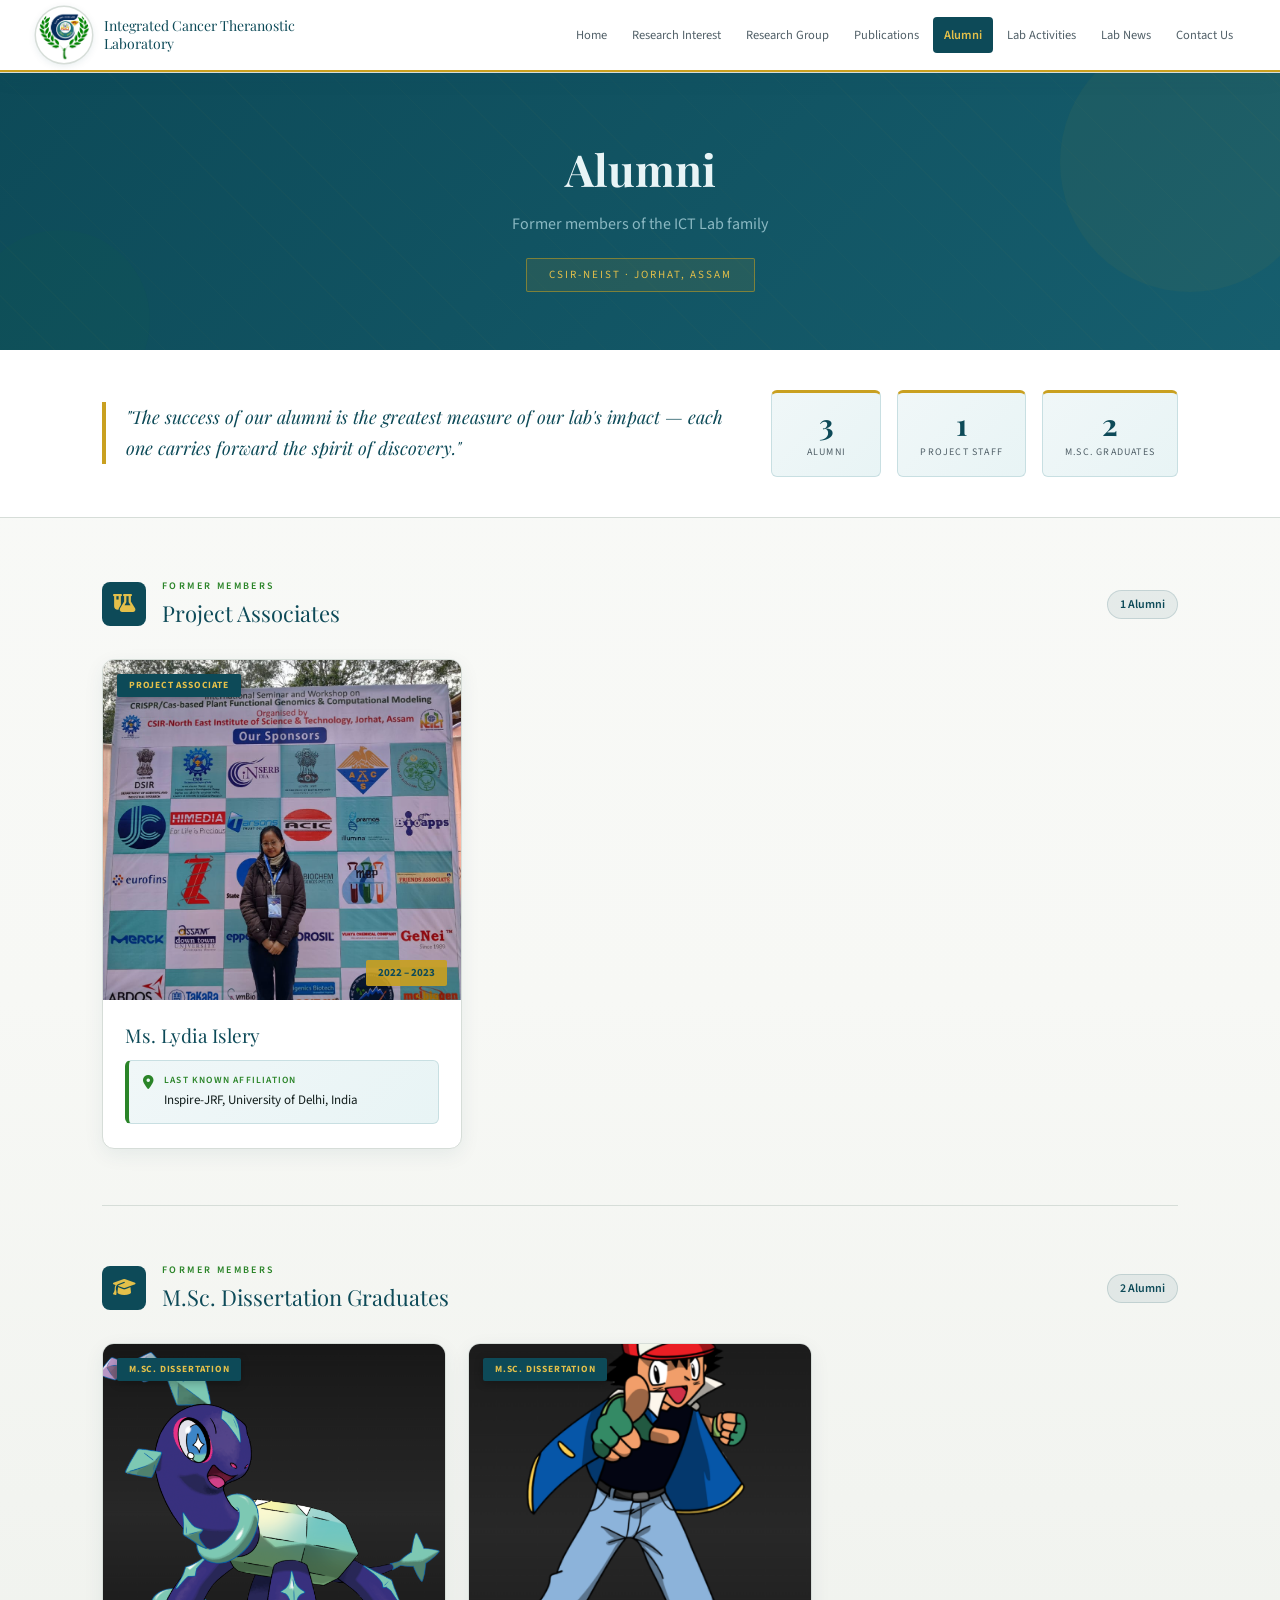
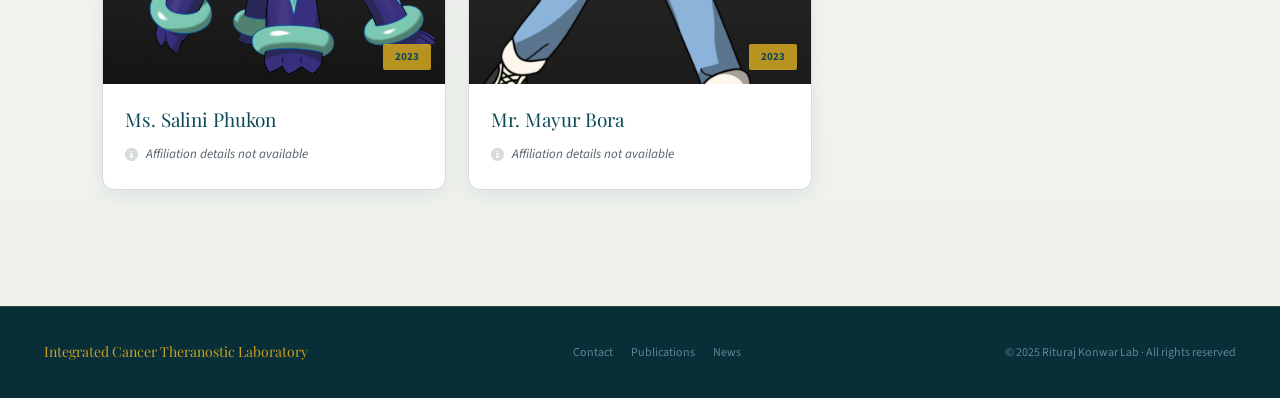
==== alumni.html @ 619181c1 "Initial ICT Lab website" ====
<!DOCTYPE html>
<html lang="en">
<head>
  <meta charset="UTF-8" />
  <meta name="viewport" content="width=device-width, initial-scale=1.0" />
  <title>Alumni | Integrated Cancer Theranostic Laboratory</title>
  <link href="https://fonts.googleapis.com/css2?family=Playfair+Display:ital,wght@0,400;0,700;1,400&family=Source+Sans+3:wght@300;400;600&display=swap" rel="stylesheet" />
  <link rel="stylesheet" href="https://cdnjs.cloudflare.com/ajax/libs/font-awesome/6.5.0/css/all.min.css" />
  <style>
    :root {
      --nd:    #0d4a58;
      --nm:    #165e6e;
      --nl:    #1f7e8e;
      --acc:   #c9a020;
      --accl:  #e4c04a;
      --leaf:  #2a8428;
      --cream: #f7f8f5;
      --white: #ffffff;
      --text:  #131e1c;
      --muted: #516068;
      --border:#d6ddd8;
      --shadow: 0 14px 34px rgba(13,74,88,.11);
    }
    *, *::before, *::after { box-sizing: border-box; margin: 0; padding: 0; }
    html { scroll-behavior: smooth; }
    body {
      font-family: 'Source Sans 3', sans-serif;
      background: linear-gradient(180deg, #f9faf8 0%, #f7f8f5 50%, #edf0eb 100%);
      color: var(--text); font-size: 16px; line-height: 1.6;
    }

    /* ── NAVBAR ── */
    #navbar {
      position: fixed; top: 0; left: 0; right: 0; z-index: 1000;
      background: rgba(255,255,255,.97); backdrop-filter: blur(10px);
      display: flex; align-items: center; justify-content: space-between;
      padding: 0 36px; height: 72px;
      box-shadow: 0 1px 0 var(--border), 0 4px 20px rgba(13,74,88,.10);
      border-bottom: 2px solid var(--acc);
    }
    .nav-brand { display: flex; align-items: center; gap: 12px; text-decoration: none; }
    .nav-logo-img { height: 56px; width: 56px; border-radius: 50%; object-fit: contain; background: #fff; padding: 2px; box-shadow: 0 0 0 1.5px var(--border), 0 2px 8px rgba(13,74,88,.12); flex-shrink: 0; }
    .nav-logo { width: 46px; height: 46px; border-radius: 50%; background: var(--acc); display: flex; align-items: center; justify-content: center; font-weight: 700; font-size: 13px; color: var(--nd); flex-shrink: 0; }
    .nav-title { color: var(--nd); font-family: 'Playfair Display', serif; font-size: 14px; line-height: 1.3; max-width: 260px; }
    .nav-links { display: flex; gap: 3px; align-items: center; }
    .nav-links a { color: var(--muted); text-decoration: none; font-size: 12.5px; padding: 8px 11px; border-radius: 4px; transition: background .18s, color .18s; white-space: nowrap; }
    .nav-links a:hover { background: rgba(13,74,88,.07); color: var(--nd); font-weight: 600; }
    .nav-links a.active { background: var(--nd); color: var(--accl); font-weight: 600; }
    .hamburger { display: none; flex-direction: column; gap: 5px; background: none; border: none; cursor: pointer; padding: 4px; }
    .hamburger span { display: block; width: 24px; height: 2px; background: var(--nd); border-radius: 2px; transition: transform .3s, opacity .3s; }
    .hamburger.open span:nth-child(1) { transform: translateY(7px) rotate(45deg); }
    .hamburger.open span:nth-child(2) { opacity: 0; }
    .hamburger.open span:nth-child(3) { transform: translateY(-7px) rotate(-45deg); }
    .mobile-menu { display: none; position: fixed; top: 72px; left: 0; right: 0; background: #fff; z-index: 999; flex-direction: column; padding: 12px 20px 20px; border-top: 2px solid var(--acc); box-shadow: 0 8px 20px rgba(13,74,88,.15); }
    .mobile-menu.open { display: flex; }
    .mobile-menu a { color: var(--muted); text-decoration: none; font-size: 14px; padding: 11px 12px; border-radius: 4px; }
    .mobile-menu a:hover { background: rgba(13,74,88,.07); color: var(--nd); font-weight: 600; }
    .mobile-menu a.active { background: var(--nd); color: var(--accl); font-weight: 600; }

    main { padding-top: 72px; }

    /* ── HERO ── */
    .section-hero {
      background: linear-gradient(135deg, var(--nd), var(--nm));
      text-align: center; position: relative; overflow: hidden;
      padding: 62px 32px 58px;
    }
    .section-hero::before {
      content: ''; position: absolute; inset: 0;
      background: repeating-linear-gradient(45deg, transparent, transparent 38px, rgba(201,160,32,.038) 38px, rgba(201,160,32,.038) 39px);
      opacity: .55;
    }
    .hero-deco { position: absolute; top: -40px; right: -40px; width: 260px; height: 260px; border-radius: 50%; background: rgba(201,160,32,.05); pointer-events: none; }
    .hero-deco2 { position: absolute; bottom: -60px; left: -30px; width: 180px; height: 180px; border-radius: 50%; background: rgba(42,132,40,.04); pointer-events: none; }
    .section-hero h1 { font-family: 'Playfair Display', serif; font-size: clamp(30px,4vw,44px); color: #e8f4f6; position: relative; animation: fadeUp .7s ease both; }
    .section-hero p { color: #8ab8c2; font-size: 16px; margin-top: 8px; position: relative; animation: fadeUp .7s .15s ease both; }
    .hero-badge { display: inline-block; margin-top: 20px; border: 1px solid rgba(201,160,32,.55); background: rgba(201,160,32,.1); color: var(--accl); font-size: 11px; letter-spacing: 2px; text-transform: uppercase; padding: 7px 22px; border-radius: 2px; position: relative; animation: fadeUp .7s .28s ease both; }

    /* ── INTRO BANNER ── */
    .intro-banner {
      background: var(--white);
      border-bottom: 1px solid var(--border);
    }
    .intro-banner-inner {
      max-width: 1140px; margin: 0 auto; padding: 40px 32px;
      display: flex; align-items: center; gap: 32px; flex-wrap: wrap;
    }
    .intro-quote {
      flex: 1; min-width: 260px;
      font-family: 'Playfair Display', serif;
      font-size: 18px; font-style: italic;
      color: var(--nd); line-height: 1.7;
      border-left: 4px solid var(--acc);
      padding-left: 20px;
    }
    .intro-stats { display: flex; gap: 16px; flex-wrap: wrap; }
    .intro-stat {
      background: linear-gradient(135deg, #f0f7f8, #e8f4f5);
      border: 1px solid #c8dfe2; border-top: 3px solid var(--acc);
      border-radius: 6px; padding: 16px 22px; text-align: center; min-width: 110px;
    }
    .intro-stat-num { font-family: 'Playfair Display', serif; font-size: 30px; font-weight: 700; color: var(--nd); line-height: 1; }
    .intro-stat-lbl { font-size: 10px; color: var(--muted); letter-spacing: 1.2px; text-transform: uppercase; margin-top: 5px; }

    /* ── LAYOUT ── */
    .container { max-width: 1140px; margin: 0 auto; padding: 60px 32px; }
    .divider { border: none; border-top: 1px solid var(--border); margin: 0; }

    /* ── SECTION HEADER ── */
    .alumni-section { margin-bottom: 56px; }
    .section-header { display: flex; align-items: center; gap: 16px; margin-bottom: 28px; }
    .section-header-icon { width: 44px; height: 44px; border-radius: 8px; background: var(--nd); color: var(--accl); display: flex; align-items: center; justify-content: center; font-size: 18px; flex-shrink: 0; }
    .section-header-text .label { font-size: 10px; letter-spacing: 2.4px; text-transform: uppercase; color: var(--leaf); font-weight: 600; margin-bottom: 2px; }
    .section-header-text .title { font-family: 'Playfair Display', serif; font-size: 22px; color: var(--nd); }
    .section-count { margin-left: auto; background: rgba(13,74,88,.08); border: 1px solid rgba(13,74,88,.15); color: var(--nd); font-size: 12px; font-weight: 600; padding: 4px 12px; border-radius: 20px; }

    /* ── ALUMNI CARDS ── */
    .alumni-grid { display: grid; grid-template-columns: repeat(auto-fill, minmax(300px,1fr)); gap: 22px; }

    .alumni-card {
      background: var(--white); border: 1px solid var(--border);
      border-radius: 12px; overflow: hidden;
      box-shadow: 0 6px 20px rgba(13,74,88,.07);
      transition: transform .22s, box-shadow .22s;
      display: flex; flex-direction: column;
    }
    .alumni-card:hover { transform: translateY(-5px); box-shadow: var(--shadow); }

    /* Photo */
    .alumni-photo {
      height: 340px; position: relative; overflow: hidden;
      background: linear-gradient(135deg, var(--nd), var(--nm));
    }
    .alumni-photo img {
      width: 100%; height: 100%; object-fit: cover; object-position: center;
      display: block; transition: transform .35s;
    }
    .alumni-card:hover .alumni-photo img { transform: scale(1.04); }
    .alumni-photo .fallback-avatar { width: 100%; height: 100%; display: flex; align-items: center; justify-content: center; }
    .fallback-initials {
      width: 90px; height: 90px; border-radius: 50%;
      background: rgba(255,255,255,.12); border: 2px solid rgba(201,160,32,.5);
      display: flex; align-items: center; justify-content: center;
      font-family: 'Playfair Display', serif; font-size: 28px; font-weight: 700; color: var(--accl);
    }

    /* Role badge on photo */
    .alumni-role-badge {
      position: absolute; top: 14px; left: 14px;
      background: var(--nd); color: var(--accl);
      font-size: 9.5px; font-weight: 700; letter-spacing: .8px; text-transform: uppercase;
      padding: 4px 12px; border-radius: 2px;
      box-shadow: 0 2px 8px rgba(0,0,0,.25);
    }

    /* Year badge */
    .alumni-year-badge {
      position: absolute; bottom: 14px; right: 14px;
      background: rgba(201,160,32,.9); color: var(--nd);
      font-size: 11px; font-weight: 700;
      padding: 4px 12px; border-radius: 2px;
    }

    /* Card body */
    .alumni-body { padding: 20px 22px 24px; flex: 1; display: flex; flex-direction: column; gap: 10px; }
    .alumni-name { font-family: 'Playfair Display', serif; font-size: 19px; color: var(--nd); }

    /* Affiliation box */
    .alumni-affil {
      display: flex; align-items: flex-start; gap: 10px;
      background: linear-gradient(135deg, #f0f7f8, #e8f4f5);
      border: 1px solid #c8dfe2; border-left: 4px solid var(--leaf);
      border-radius: 6px; padding: 12px 14px;
    }
    .alumni-affil i { color: var(--leaf); font-size: 14px; margin-top: 2px; flex-shrink: 0; }
    .alumni-affil-label { font-size: 9.5px; letter-spacing: 1.2px; text-transform: uppercase; color: var(--leaf); font-weight: 600; margin-bottom: 3px; }
    .alumni-affil-text { font-size: 13px; color: var(--text); line-height: 1.5; }

    /* no affiliation yet */
    .alumni-no-affil {
      font-size: 13px; color: var(--muted); font-style: italic;
      display: flex; align-items: center; gap: 8px;
    }
    .alumni-no-affil i { color: var(--border); }

    /* ── FOOTER ── */
    footer { background: #082e38; padding: 34px 44px; display: flex; justify-content: space-between; align-items: center; flex-wrap: wrap; gap: 14px; border-top: 1px solid rgba(201,160,32,.2); }
    .footer-brand { font-family: 'Playfair Display', serif; color: var(--acc); font-size: 14px; }
    .footer-links { display: flex; gap: 18px; }
    .footer-links a { color: #5a8892; font-size: 12px; text-decoration: none; }
    .footer-links a:hover { color: var(--accl); }
    .footer-copy { color: #5a8892; font-size: 12px; }

    @keyframes fadeUp {
      from { opacity: 0; transform: translateY(18px); }
      to   { opacity: 1; transform: translateY(0); }
    }

    /* ── RESPONSIVE ── */
    @media (max-width: 780px) {
      .nav-links { display: none; } .hamburger { display: flex; }
      #navbar { height: 66px; } main { padding-top: 66px; }
      .mobile-menu { top: 66px; }
      .container { padding: 40px 20px; }
      .intro-banner-inner { flex-direction: column; }
      .alumni-grid { grid-template-columns: 1fr 1fr; }
      footer { padding: 26px 20px; }
    }
    @media (max-width: 520px) {
      .alumni-grid { grid-template-columns: 1fr; }
    }
  </style>
</head>
<body>

  <!-- ══ NAVBAR ══ -->
  <nav id="navbar">
    <a class="nav-brand" href="index.html">
      <img class="nav-logo-img" src="images/logo.png" alt="ICT Lab Logo"
           onerror="this.style.display='none';this.nextElementSibling.style.display='flex';" />
      <div class="nav-logo" style="display:none;">ICT</div>
      <div class="nav-title">Integrated Cancer Theranostic Laboratory</div>
    </a>
    <div class="nav-links">
      <a href="index.html">Home</a>
      <a href="researchinterest.html">Research Interest</a>
      <a href="researchgroup.html">Research Group</a>
      <a href="publications.html">Publications</a>
      <a class="active" href="alumni.html">Alumni</a>
      <a href="labactivities.html">Lab Activities</a>
      <a href="labnews.html">Lab News</a>
      <a href="contact.html">Contact Us</a>
    </div>
    <button class="hamburger" id="hamburger" aria-label="Toggle menu">
      <span></span><span></span><span></span>
    </button>
  </nav>

  <div class="mobile-menu" id="mobileMenu">
    <a href="index.html">Home</a>
    <a href="researchinterest.html">Research Interest</a>
    <a href="researchgroup.html">Research Group</a>
    <a href="publications.html">Publications</a>
    <a class="active" href="alumni.html">Alumni</a>
    <a href="labactivities.html">Lab Activities</a>
    <a href="labnews.html">Lab News</a>
    <a href="contact.html">Contact Us</a>
  </div>

  <main>

    <!-- ══ HERO ══ -->
    <section class="section-hero">
      <div class="hero-deco"></div>
      <div class="hero-deco2"></div>
      <h1>Alumni</h1>
      <p>Former members of the ICT Lab family</p>
      <div class="hero-badge">CSIR-NEIST · Jorhat, Assam</div>
    </section>

    <!-- ══ INTRO BANNER ══ -->
    <div class="intro-banner">
      <div class="intro-banner-inner">
        <div class="intro-quote">
          "The success of our alumni is the greatest measure of our lab's impact — each one carries forward the spirit of discovery."
        </div>
        <div class="intro-stats">
          <div class="intro-stat">
            <div class="intro-stat-num">3</div>
            <div class="intro-stat-lbl">Alumni</div>
          </div>
          <div class="intro-stat">
            <div class="intro-stat-num">1</div>
            <div class="intro-stat-lbl">Project Staff</div>
          </div>
          <div class="intro-stat">
            <div class="intro-stat-num">2</div>
            <div class="intro-stat-lbl">M.Sc. Graduates</div>
          </div>
        </div>
      </div>
    </div>

    <div class="container">

      <!-- ══ PROJECT ASSOCIATES ══ -->
      <div class="alumni-section">
        <div class="section-header">
          <div class="section-header-icon"><i class="fa-solid fa-flask-vial"></i></div>
          <div class="section-header-text">
            <div class="label">Former Members</div>
            <div class="title">Project Associates</div>
          </div>
          <div class="section-count">1 Alumni</div>
        </div>

        <div class="alumni-grid" style="grid-template-columns: repeat(auto-fill, minmax(300px, 360px));">

          <!-- Lydia -->
          <div class="alumni-card">
            <div class="alumni-photo">
              <img src="images/lydia.jpg" alt="Ms. Lydia Islery"
                   onerror="this.style.display='none';this.nextElementSibling.style.display='flex';" />
              <div class="fallback-avatar" style="display:none;"><div class="fallback-initials">LI</div></div>
              <div class="alumni-role-badge">Project Associate</div>
              <div class="alumni-year-badge">2022 – 2023</div>
            </div>
            <div class="alumni-body">
              <div class="alumni-name">Ms. Lydia Islery</div>
              <div class="alumni-affil">
                <i class="fa-solid fa-location-dot"></i>
                <div>
                  <div class="alumni-affil-label">Last Known Affiliation</div>
                  <div class="alumni-affil-text">Inspire-JRF, University of Delhi, India</div>
                </div>
              </div>
            </div>
          </div>

        </div>
      </div>

      <hr class="divider" style="margin-bottom:56px;">

      <!-- ══ MSc ALUMNI ══ -->
      <div class="alumni-section">
        <div class="section-header">
          <div class="section-header-icon"><i class="fa-solid fa-graduation-cap"></i></div>
          <div class="section-header-text">
            <div class="label">Former Members</div>
            <div class="title">M.Sc. Dissertation Graduates</div>
          </div>
          <div class="section-count">2 Alumni</div>
        </div>

        <div class="alumni-grid">

          <!-- Salini -->
          <div class="alumni-card">
            <div class="alumni-photo">
              <img src="images/salini.png" alt="Ms. Salini Phukon"
                   onerror="this.style.display='none';this.nextElementSibling.style.display='flex';" />
              <div class="fallback-avatar" style="display:none;"><div class="fallback-initials">SP</div></div>
              <div class="alumni-role-badge">M.Sc. Dissertation</div>
              <div class="alumni-year-badge">2023</div>
            </div>
            <div class="alumni-body">
              <div class="alumni-name">Ms. Salini Phukon</div>
              <div class="alumni-no-affil">
                <i class="fa-solid fa-circle-info"></i>
                Affiliation details not available
              </div>
            </div>
          </div>

          <!-- Mayur -->
          <div class="alumni-card">
            <div class="alumni-photo">
              <img src="images/mayur.png" alt="Mr. Mayur Bora"
                   onerror="this.style.display='none';this.nextElementSibling.style.display='flex';" />
              <div class="fallback-avatar" style="display:none;"><div class="fallback-initials">MB</div></div>
              <div class="alumni-role-badge">M.Sc. Dissertation</div>
              <div class="alumni-year-badge">2023</div>
            </div>
            <div class="alumni-body">
              <div class="alumni-name">Mr. Mayur Bora</div>
              <div class="alumni-no-affil">
                <i class="fa-solid fa-circle-info"></i>
                Affiliation details not available
              </div>
            </div>
          </div>

        </div>
      </div>

    </div><!-- /container -->
  </main>

  <!-- ══ FOOTER ══ -->
  <footer>
    <div class="footer-brand">Integrated Cancer Theranostic Laboratory</div>
    <div class="footer-links">
      <a href="contact.html">Contact</a>
      <a href="publications.html">Publications</a>
      <a href="labnews.html">News</a>
    </div>
    <div class="footer-copy">&copy; 2025 Rituraj Konwar Lab · All rights reserved</div>
  </footer>

  <script>
    const ham = document.getElementById('hamburger');
    const mob = document.getElementById('mobileMenu');
    ham.addEventListener('click', () => { ham.classList.toggle('open'); mob.classList.toggle('open'); });
    mob.querySelectorAll('a').forEach(a => a.addEventListener('click', () => { ham.classList.remove('open'); mob.classList.remove('open'); }));
  </script>
</body>
</html>
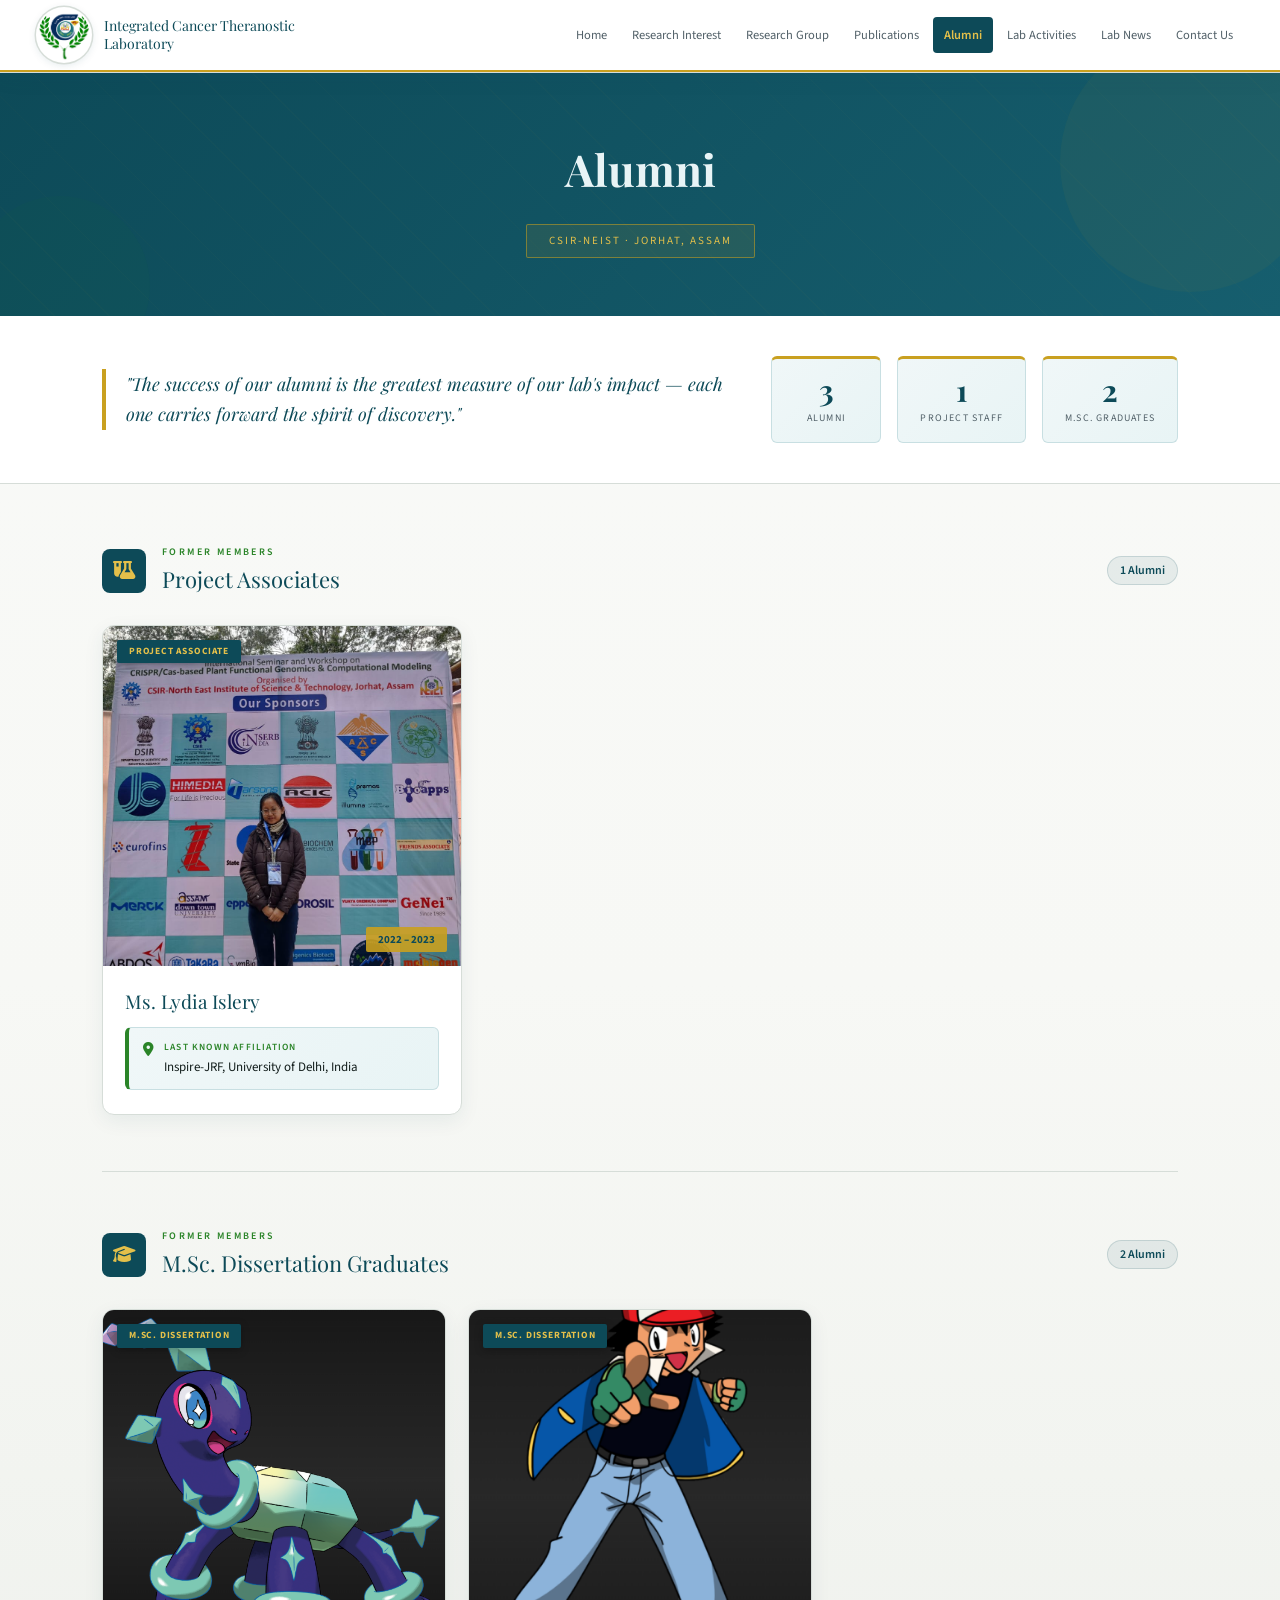
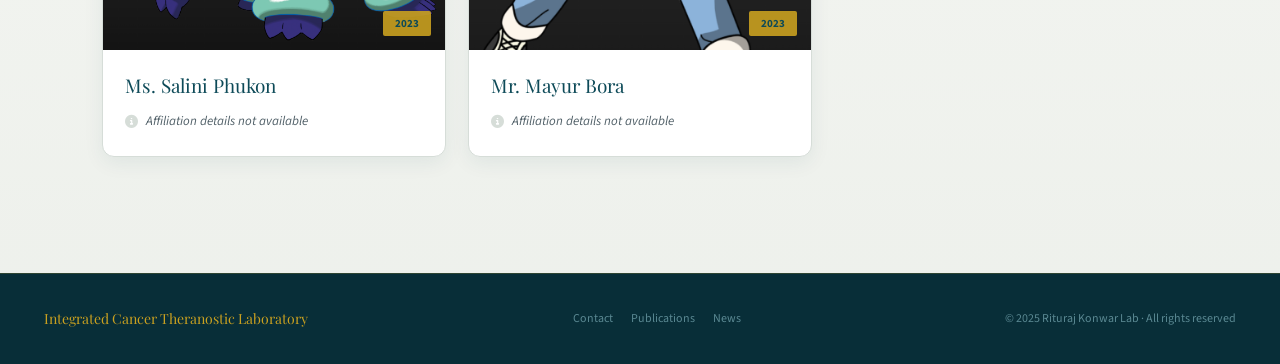
==== commit 89af5f48: "Updated publications page and lab content" ====
--- a/alumni.html
+++ b/alumni.html
@@ -254,7 +254,7 @@
       <div class="hero-deco"></div>
       <div class="hero-deco2"></div>
       <h1>Alumni</h1>
-      <p>Former members of the ICT Lab family</p>
+      
       <div class="hero-badge">CSIR-NEIST · Jorhat, Assam</div>
     </section>
 
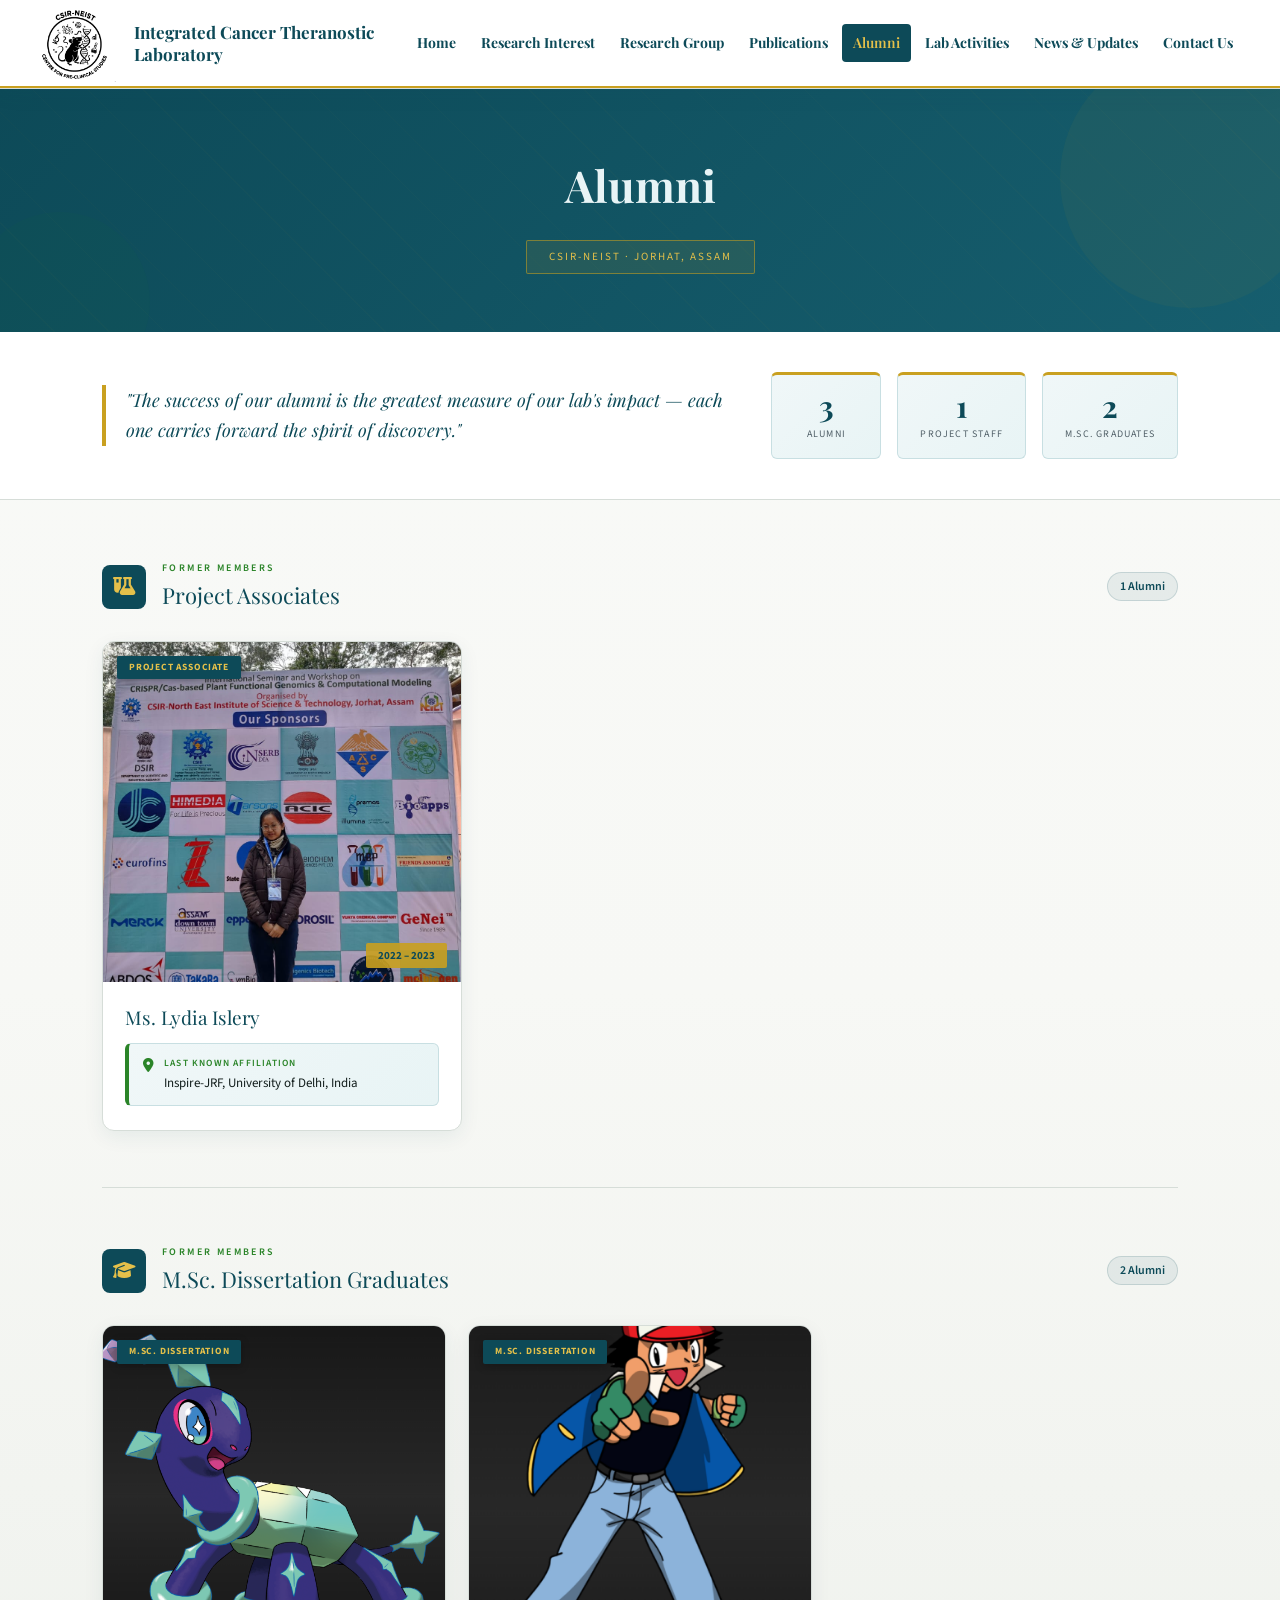
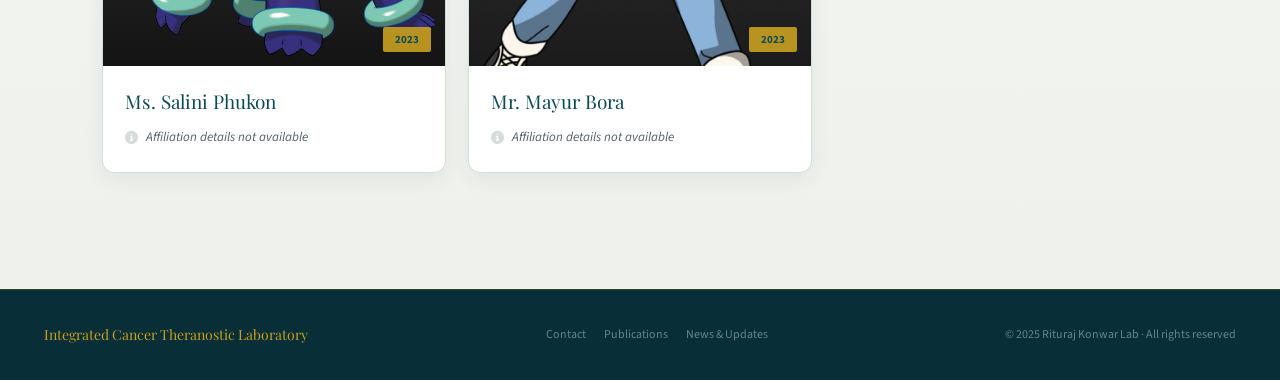
==== commit ada481f6: "navbar changed with logo" ====
--- a/alumni.html
+++ b/alumni.html
@@ -29,21 +29,43 @@
       color: var(--text); font-size: 16px; line-height: 1.6;
     }
 
-    /* ── NAVBAR ── */
+    /* ─── NAVBAR ─────────────────────────────────────────── */
     #navbar {
       position: fixed; top: 0; left: 0; right: 0; z-index: 1000;
-      background: rgba(255,255,255,.97); backdrop-filter: blur(10px);
+      background: rgba(255,255,255,.97);
+      backdrop-filter: blur(10px);
       display: flex; align-items: center; justify-content: space-between;
-      padding: 0 36px; height: 72px;
+      padding: 0 36px; height: 88px;
       box-shadow: 0 1px 0 var(--border), 0 4px 20px rgba(13,74,88,.10);
       border-bottom: 2px solid var(--acc);
     }
-    .nav-brand { display: flex; align-items: center; gap: 12px; text-decoration: none; }
-    .nav-logo-img { height: 56px; width: 56px; border-radius: 50%; object-fit: contain; background: #fff; padding: 2px; box-shadow: 0 0 0 1.5px var(--border), 0 2px 8px rgba(13,74,88,.12); flex-shrink: 0; }
+    .nav-brand { display: flex; align-items: center; gap: 14px; text-decoration: none; }
+
+    /* ── LOGO: no border, bigger, transparent bg ── */
+    .nav-logo-wrap {
+      width: 84px; height: 84px;
+      border-radius: 50%;
+      display: flex; align-items: center; justify-content: center;
+      overflow: hidden;
+      background: transparent;
+      flex-shrink: 0;
+    }
+    .nav-logo-img {
+      width: 84px; height: 84px;
+      object-fit: contain;
+      background: transparent;
+      display: block;
+    }
+
     .nav-logo { width: 46px; height: 46px; border-radius: 50%; background: var(--acc); display: flex; align-items: center; justify-content: center; font-weight: 700; font-size: 13px; color: var(--nd); flex-shrink: 0; }
-    .nav-title { color: var(--nd); font-family: 'Playfair Display', serif; font-size: 14px; line-height: 1.3; max-width: 260px; }
+    .nav-title { color: var(--nd); font-family: 'Playfair Display', serif; font-size: 17px; line-height: 1.3; max-width: 320px; font-weight: 700; }
     .nav-links { display: flex; gap: 3px; align-items: center; }
-    .nav-links a { color: var(--muted); text-decoration: none; font-size: 12.5px; padding: 8px 11px; border-radius: 4px; transition: background .18s, color .18s; white-space: nowrap; }
+    .nav-links a {
+      color: var(--nd); text-decoration: none;
+      font-size: 14px; padding: 8px 11px; border-radius: 4px;
+      transition: background .18s, color .18s; white-space: nowrap;
+      font-family: 'Playfair Display', serif; font-weight: 700;
+    }
     .nav-links a:hover { background: rgba(13,74,88,.07); color: var(--nd); font-weight: 600; }
     .nav-links a.active { background: var(--nd); color: var(--accl); font-weight: 600; }
     .hamburger { display: none; flex-direction: column; gap: 5px; background: none; border: none; cursor: pointer; padding: 4px; }
@@ -51,14 +73,20 @@
     .hamburger.open span:nth-child(1) { transform: translateY(7px) rotate(45deg); }
     .hamburger.open span:nth-child(2) { opacity: 0; }
     .hamburger.open span:nth-child(3) { transform: translateY(-7px) rotate(-45deg); }
-    .mobile-menu { display: none; position: fixed; top: 72px; left: 0; right: 0; background: #fff; z-index: 999; flex-direction: column; padding: 12px 20px 20px; border-top: 2px solid var(--acc); box-shadow: 0 8px 20px rgba(13,74,88,.15); }
+    .mobile-menu {
+      display: none; position: fixed;
+      top: 88px; left: 0; right: 0;
+      background: #fff; z-index: 999;
+      flex-direction: column; padding: 12px 20px 20px;
+      border-top: 2px solid var(--acc);
+      box-shadow: 0 8px 20px rgba(13,74,88,.15);
+    }
     .mobile-menu.open { display: flex; }
-    .mobile-menu a { color: var(--muted); text-decoration: none; font-size: 14px; padding: 11px 12px; border-radius: 4px; }
+    .mobile-menu a { color: var(--muted); text-decoration: none; font-size: 15px; padding: 11px 12px; border-radius: 4px; }
     .mobile-menu a:hover { background: rgba(13,74,88,.07); color: var(--nd); font-weight: 600; }
     .mobile-menu a.active { background: var(--nd); color: var(--accl); font-weight: 600; }
 
-    main { padding-top: 72px; }
-
+    main { padding-top: 88px; min-height: 100vh; }
     /* ── HERO ── */
     .section-hero {
       background: linear-gradient(135deg, var(--nd), var(--nm));
@@ -216,7 +244,7 @@
   <!-- ══ NAVBAR ══ -->
   <nav id="navbar">
     <a class="nav-brand" href="index.html">
-      <img class="nav-logo-img" src="images/logo.png" alt="ICT Lab Logo"
+      <img class="nav-logo-img" src="images/logo2.png" alt="ICT Lab Logo"
            onerror="this.style.display='none';this.nextElementSibling.style.display='flex';" />
       <div class="nav-logo" style="display:none;">ICT</div>
       <div class="nav-title">Integrated Cancer Theranostic Laboratory</div>
@@ -228,7 +256,7 @@
       <a href="publications.html">Publications</a>
       <a class="active" href="alumni.html">Alumni</a>
       <a href="labactivities.html">Lab Activities</a>
-      <a href="labnews.html">Lab News</a>
+      <a href="labnews.html">News & Updates</a>
       <a href="contact.html">Contact Us</a>
     </div>
     <button class="hamburger" id="hamburger" aria-label="Toggle menu">
@@ -243,7 +271,7 @@
     <a href="publications.html">Publications</a>
     <a class="active" href="alumni.html">Alumni</a>
     <a href="labactivities.html">Lab Activities</a>
-    <a href="labnews.html">Lab News</a>
+    <a href="labnews.html">News & Updates</a>
     <a href="contact.html">Contact Us</a>
   </div>
 
@@ -383,7 +411,7 @@
     <div class="footer-links">
       <a href="contact.html">Contact</a>
       <a href="publications.html">Publications</a>
-      <a href="labnews.html">News</a>
+      <a href="labnews.html">News & Updates</a>
     </div>
     <div class="footer-copy">&copy; 2025 Rituraj Konwar Lab · All rights reserved</div>
   </footer>
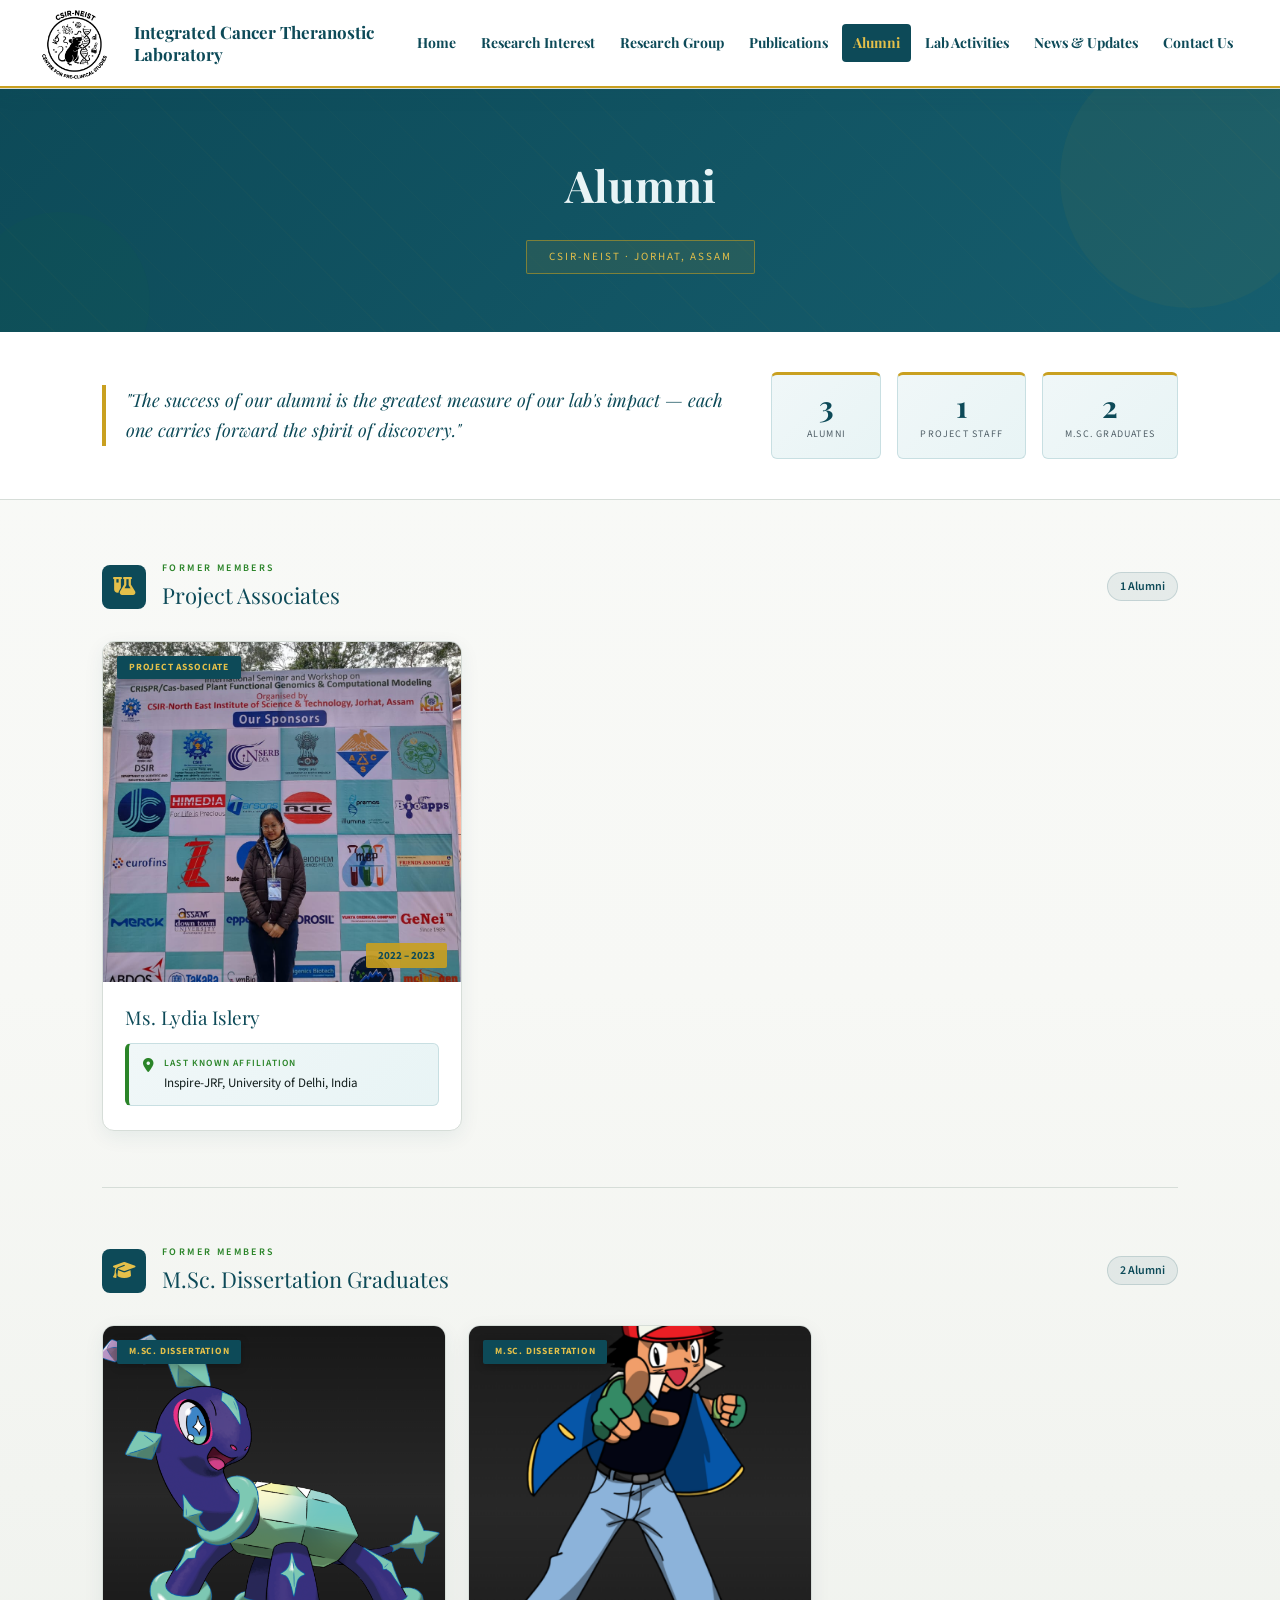
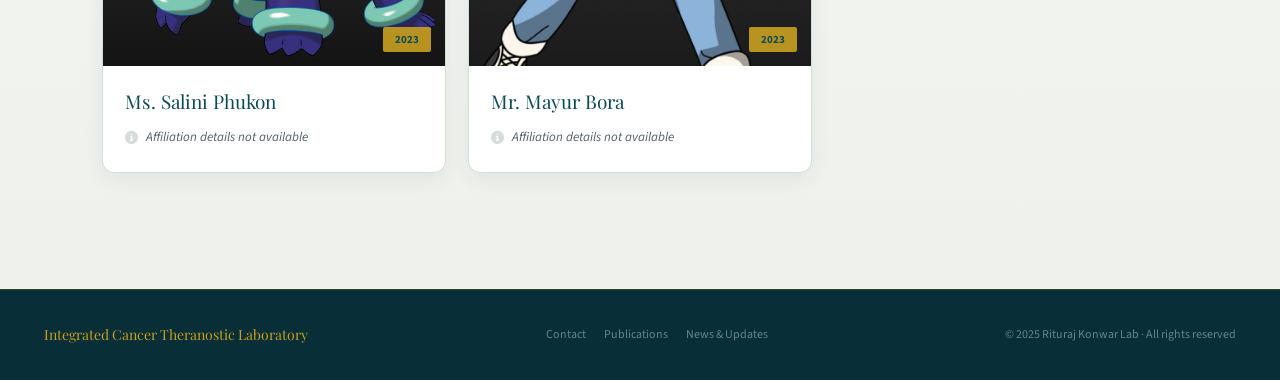
==== commit 02e93705: "updated debamitra photo" ====
--- a/alumni.html
+++ b/alumni.html
@@ -41,7 +41,7 @@
     }
     .nav-brand { display: flex; align-items: center; gap: 14px; text-decoration: none; }
 
-    /* ── LOGO: no border, bigger, transparent bg ── */
+    /* ── LOGO: nav-logo-wrap matching index.html ── */
     .nav-logo-wrap {
       width: 84px; height: 84px;
       border-radius: 50%;
@@ -56,8 +56,12 @@
       background: transparent;
       display: block;
     }
-
-    .nav-logo { width: 46px; height: 46px; border-radius: 50%; background: var(--acc); display: flex; align-items: center; justify-content: center; font-weight: 700; font-size: 13px; color: var(--nd); flex-shrink: 0; }
+    .nav-logo {
+      width: 46px; height: 46px; border-radius: 50%;
+      background: var(--acc);
+      display: none; align-items: center; justify-content: center;
+      font-weight: 700; font-size: 13px; color: var(--nd); flex-shrink: 0;
+    }
     .nav-title { color: var(--nd); font-family: 'Playfair Display', serif; font-size: 17px; line-height: 1.3; max-width: 320px; font-weight: 700; }
     .nav-links { display: flex; gap: 3px; align-items: center; }
     .nav-links a {
@@ -66,8 +70,8 @@
       transition: background .18s, color .18s; white-space: nowrap;
       font-family: 'Playfair Display', serif; font-weight: 700;
     }
-    .nav-links a:hover { background: rgba(13,74,88,.07); color: var(--nd); font-weight: 600; }
-    .nav-links a.active { background: var(--nd); color: var(--accl); font-weight: 600; }
+    .nav-links a:hover { background: rgba(13,74,88,.07); }
+    .nav-links a.active { background: var(--nd); color: var(--accl); }
     .hamburger { display: none; flex-direction: column; gap: 5px; background: none; border: none; cursor: pointer; padding: 4px; }
     .hamburger span { display: block; width: 24px; height: 2px; background: var(--nd); border-radius: 2px; transition: transform .3s, opacity .3s; }
     .hamburger.open span:nth-child(1) { transform: translateY(7px) rotate(45deg); }
@@ -87,6 +91,7 @@
     .mobile-menu a.active { background: var(--nd); color: var(--accl); font-weight: 600; }
 
     main { padding-top: 88px; min-height: 100vh; }
+
     /* ── HERO ── */
     .section-hero {
       background: linear-gradient(135deg, var(--nd), var(--nm));
@@ -98,35 +103,18 @@
       background: repeating-linear-gradient(45deg, transparent, transparent 38px, rgba(201,160,32,.038) 38px, rgba(201,160,32,.038) 39px);
       opacity: .55;
     }
-    .hero-deco { position: absolute; top: -40px; right: -40px; width: 260px; height: 260px; border-radius: 50%; background: rgba(201,160,32,.05); pointer-events: none; }
+    .hero-deco  { position: absolute; top: -40px; right: -40px; width: 260px; height: 260px; border-radius: 50%; background: rgba(201,160,32,.05); pointer-events: none; }
     .hero-deco2 { position: absolute; bottom: -60px; left: -30px; width: 180px; height: 180px; border-radius: 50%; background: rgba(42,132,40,.04); pointer-events: none; }
     .section-hero h1 { font-family: 'Playfair Display', serif; font-size: clamp(30px,4vw,44px); color: #e8f4f6; position: relative; animation: fadeUp .7s ease both; }
-    .section-hero p { color: #8ab8c2; font-size: 16px; margin-top: 8px; position: relative; animation: fadeUp .7s .15s ease both; }
+    .section-hero p  { color: #8ab8c2; font-size: 16px; margin-top: 8px; position: relative; animation: fadeUp .7s .15s ease both; }
     .hero-badge { display: inline-block; margin-top: 20px; border: 1px solid rgba(201,160,32,.55); background: rgba(201,160,32,.1); color: var(--accl); font-size: 11px; letter-spacing: 2px; text-transform: uppercase; padding: 7px 22px; border-radius: 2px; position: relative; animation: fadeUp .7s .28s ease both; }
 
     /* ── INTRO BANNER ── */
-    .intro-banner {
-      background: var(--white);
-      border-bottom: 1px solid var(--border);
-    }
-    .intro-banner-inner {
-      max-width: 1140px; margin: 0 auto; padding: 40px 32px;
-      display: flex; align-items: center; gap: 32px; flex-wrap: wrap;
-    }
-    .intro-quote {
-      flex: 1; min-width: 260px;
-      font-family: 'Playfair Display', serif;
-      font-size: 18px; font-style: italic;
-      color: var(--nd); line-height: 1.7;
-      border-left: 4px solid var(--acc);
-      padding-left: 20px;
-    }
+    .intro-banner { background: var(--white); border-bottom: 1px solid var(--border); }
+    .intro-banner-inner { max-width: 1140px; margin: 0 auto; padding: 40px 32px; display: flex; align-items: center; gap: 32px; flex-wrap: wrap; }
+    .intro-quote { flex: 1; min-width: 260px; font-family: 'Playfair Display', serif; font-size: 18px; font-style: italic; color: var(--nd); line-height: 1.7; border-left: 4px solid var(--acc); padding-left: 20px; }
     .intro-stats { display: flex; gap: 16px; flex-wrap: wrap; }
-    .intro-stat {
-      background: linear-gradient(135deg, #f0f7f8, #e8f4f5);
-      border: 1px solid #c8dfe2; border-top: 3px solid var(--acc);
-      border-radius: 6px; padding: 16px 22px; text-align: center; min-width: 110px;
-    }
+    .intro-stat { background: linear-gradient(135deg, #f0f7f8, #e8f4f5); border: 1px solid #c8dfe2; border-top: 3px solid var(--acc); border-radius: 6px; padding: 16px 22px; text-align: center; min-width: 110px; }
     .intro-stat-num { font-family: 'Playfair Display', serif; font-size: 30px; font-weight: 700; color: var(--nd); line-height: 1; }
     .intro-stat-lbl { font-size: 10px; color: var(--muted); letter-spacing: 1.2px; text-transform: uppercase; margin-top: 5px; }
 
@@ -144,71 +132,22 @@
 
     /* ── ALUMNI CARDS ── */
     .alumni-grid { display: grid; grid-template-columns: repeat(auto-fill, minmax(300px,1fr)); gap: 22px; }
-
-    .alumni-card {
-      background: var(--white); border: 1px solid var(--border);
-      border-radius: 12px; overflow: hidden;
-      box-shadow: 0 6px 20px rgba(13,74,88,.07);
-      transition: transform .22s, box-shadow .22s;
-      display: flex; flex-direction: column;
-    }
+    .alumni-card { background: var(--white); border: 1px solid var(--border); border-radius: 12px; overflow: hidden; box-shadow: 0 6px 20px rgba(13,74,88,.07); transition: transform .22s, box-shadow .22s; display: flex; flex-direction: column; }
     .alumni-card:hover { transform: translateY(-5px); box-shadow: var(--shadow); }
-
-    /* Photo */
-    .alumni-photo {
-      height: 340px; position: relative; overflow: hidden;
-      background: linear-gradient(135deg, var(--nd), var(--nm));
-    }
-    .alumni-photo img {
-      width: 100%; height: 100%; object-fit: cover; object-position: center;
-      display: block; transition: transform .35s;
-    }
+    .alumni-photo { height: 340px; position: relative; overflow: hidden; background: linear-gradient(135deg, var(--nd), var(--nm)); }
+    .alumni-photo img { width: 100%; height: 100%; object-fit: cover; object-position: center; display: block; transition: transform .35s; }
     .alumni-card:hover .alumni-photo img { transform: scale(1.04); }
     .alumni-photo .fallback-avatar { width: 100%; height: 100%; display: flex; align-items: center; justify-content: center; }
-    .fallback-initials {
-      width: 90px; height: 90px; border-radius: 50%;
-      background: rgba(255,255,255,.12); border: 2px solid rgba(201,160,32,.5);
-      display: flex; align-items: center; justify-content: center;
-      font-family: 'Playfair Display', serif; font-size: 28px; font-weight: 700; color: var(--accl);
-    }
-
-    /* Role badge on photo */
-    .alumni-role-badge {
-      position: absolute; top: 14px; left: 14px;
-      background: var(--nd); color: var(--accl);
-      font-size: 9.5px; font-weight: 700; letter-spacing: .8px; text-transform: uppercase;
-      padding: 4px 12px; border-radius: 2px;
-      box-shadow: 0 2px 8px rgba(0,0,0,.25);
-    }
-
-    /* Year badge */
-    .alumni-year-badge {
-      position: absolute; bottom: 14px; right: 14px;
-      background: rgba(201,160,32,.9); color: var(--nd);
-      font-size: 11px; font-weight: 700;
-      padding: 4px 12px; border-radius: 2px;
-    }
-
-    /* Card body */
+    .fallback-initials { width: 90px; height: 90px; border-radius: 50%; background: rgba(255,255,255,.12); border: 2px solid rgba(201,160,32,.5); display: flex; align-items: center; justify-content: center; font-family: 'Playfair Display', serif; font-size: 28px; font-weight: 700; color: var(--accl); }
+    .alumni-role-badge { position: absolute; top: 14px; left: 14px; background: var(--nd); color: var(--accl); font-size: 9.5px; font-weight: 700; letter-spacing: .8px; text-transform: uppercase; padding: 4px 12px; border-radius: 2px; box-shadow: 0 2px 8px rgba(0,0,0,.25); }
+    .alumni-year-badge { position: absolute; bottom: 14px; right: 14px; background: rgba(201,160,32,.9); color: var(--nd); font-size: 11px; font-weight: 700; padding: 4px 12px; border-radius: 2px; }
     .alumni-body { padding: 20px 22px 24px; flex: 1; display: flex; flex-direction: column; gap: 10px; }
     .alumni-name { font-family: 'Playfair Display', serif; font-size: 19px; color: var(--nd); }
-
-    /* Affiliation box */
-    .alumni-affil {
-      display: flex; align-items: flex-start; gap: 10px;
-      background: linear-gradient(135deg, #f0f7f8, #e8f4f5);
-      border: 1px solid #c8dfe2; border-left: 4px solid var(--leaf);
-      border-radius: 6px; padding: 12px 14px;
-    }
+    .alumni-affil { display: flex; align-items: flex-start; gap: 10px; background: linear-gradient(135deg, #f0f7f8, #e8f4f5); border: 1px solid #c8dfe2; border-left: 4px solid var(--leaf); border-radius: 6px; padding: 12px 14px; }
     .alumni-affil i { color: var(--leaf); font-size: 14px; margin-top: 2px; flex-shrink: 0; }
     .alumni-affil-label { font-size: 9.5px; letter-spacing: 1.2px; text-transform: uppercase; color: var(--leaf); font-weight: 600; margin-bottom: 3px; }
     .alumni-affil-text { font-size: 13px; color: var(--text); line-height: 1.5; }
-
-    /* no affiliation yet */
-    .alumni-no-affil {
-      font-size: 13px; color: var(--muted); font-style: italic;
-      display: flex; align-items: center; gap: 8px;
-    }
+    .alumni-no-affil { font-size: 13px; color: var(--muted); font-style: italic; display: flex; align-items: center; gap: 8px; }
     .alumni-no-affil i { color: var(--border); }
 
     /* ── FOOTER ── */
@@ -226,9 +165,15 @@
 
     /* ── RESPONSIVE ── */
     @media (max-width: 780px) {
-      .nav-links { display: none; } .hamburger { display: flex; }
-      #navbar { height: 66px; } main { padding-top: 66px; }
+      .nav-links { display: none; }
+      .hamburger { display: flex; }
+      #navbar { height: 66px; padding: 0 20px; }
+      main { padding-top: 66px; }
       .mobile-menu { top: 66px; }
+      /* ── Match index.html mobile logo exactly ── */
+      .nav-logo-wrap { width: 56px; height: 56px; }
+      .nav-logo-img  { width: 56px; height: 56px; }
+      .nav-title { font-size: 14px; max-width: 200px; }
       .container { padding: 40px 20px; }
       .intro-banner-inner { flex-direction: column; }
       .alumni-grid { grid-template-columns: 1fr 1fr; }
@@ -244,9 +189,11 @@
   <!-- ══ NAVBAR ══ -->
   <nav id="navbar">
     <a class="nav-brand" href="index.html">
-      <img class="nav-logo-img" src="images/logo2.png" alt="ICT Lab Logo"
-           onerror="this.style.display='none';this.nextElementSibling.style.display='flex';" />
-      <div class="nav-logo" style="display:none;">ICT</div>
+      <div class="nav-logo-wrap">
+        <img class="nav-logo-img" src="images/logo2.png" alt="ICT Lab Logo"
+             onerror="this.parentElement.style.display='none'; document.querySelector('.nav-logo').style.display='flex';" />
+      </div>
+      <div class="nav-logo">ICT</div>
       <div class="nav-title">Integrated Cancer Theranostic Laboratory</div>
     </a>
     <div class="nav-links">
@@ -256,7 +203,7 @@
       <a href="publications.html">Publications</a>
       <a class="active" href="alumni.html">Alumni</a>
       <a href="labactivities.html">Lab Activities</a>
-      <a href="labnews.html">News & Updates</a>
+      <a href="labnews.html">News &amp; Updates</a>
       <a href="contact.html">Contact Us</a>
     </div>
     <button class="hamburger" id="hamburger" aria-label="Toggle menu">
@@ -271,7 +218,7 @@
     <a href="publications.html">Publications</a>
     <a class="active" href="alumni.html">Alumni</a>
     <a href="labactivities.html">Lab Activities</a>
-    <a href="labnews.html">News & Updates</a>
+    <a href="labnews.html">News &amp; Updates</a>
     <a href="contact.html">Contact Us</a>
   </div>
 
@@ -282,7 +229,6 @@
       <div class="hero-deco"></div>
       <div class="hero-deco2"></div>
       <h1>Alumni</h1>
-      
       <div class="hero-badge">CSIR-NEIST · Jorhat, Assam</div>
     </section>
 
@@ -323,8 +269,6 @@
         </div>
 
         <div class="alumni-grid" style="grid-template-columns: repeat(auto-fill, minmax(300px, 360px));">
-
-          <!-- Lydia -->
           <div class="alumni-card">
             <div class="alumni-photo">
               <img src="images/lydia.jpg" alt="Ms. Lydia Islery"
@@ -344,7 +288,6 @@
               </div>
             </div>
           </div>
-
         </div>
       </div>
 
@@ -362,8 +305,6 @@
         </div>
 
         <div class="alumni-grid">
-
-          <!-- Salini -->
           <div class="alumni-card">
             <div class="alumni-photo">
               <img src="images/salini.png" alt="Ms. Salini Phukon"
@@ -381,7 +322,6 @@
             </div>
           </div>
 
-          <!-- Mayur -->
           <div class="alumni-card">
             <div class="alumni-photo">
               <img src="images/mayur.png" alt="Mr. Mayur Bora"
@@ -398,11 +338,10 @@
               </div>
             </div>
           </div>
-
         </div>
       </div>
 
-    </div><!-- /container -->
+    </div>
   </main>
 
   <!-- ══ FOOTER ══ -->
@@ -411,7 +350,7 @@
     <div class="footer-links">
       <a href="contact.html">Contact</a>
       <a href="publications.html">Publications</a>
-      <a href="labnews.html">News & Updates</a>
+      <a href="labnews.html">News &amp; Updates</a>
     </div>
     <div class="footer-copy">&copy; 2025 Rituraj Konwar Lab · All rights reserved</div>
   </footer>
